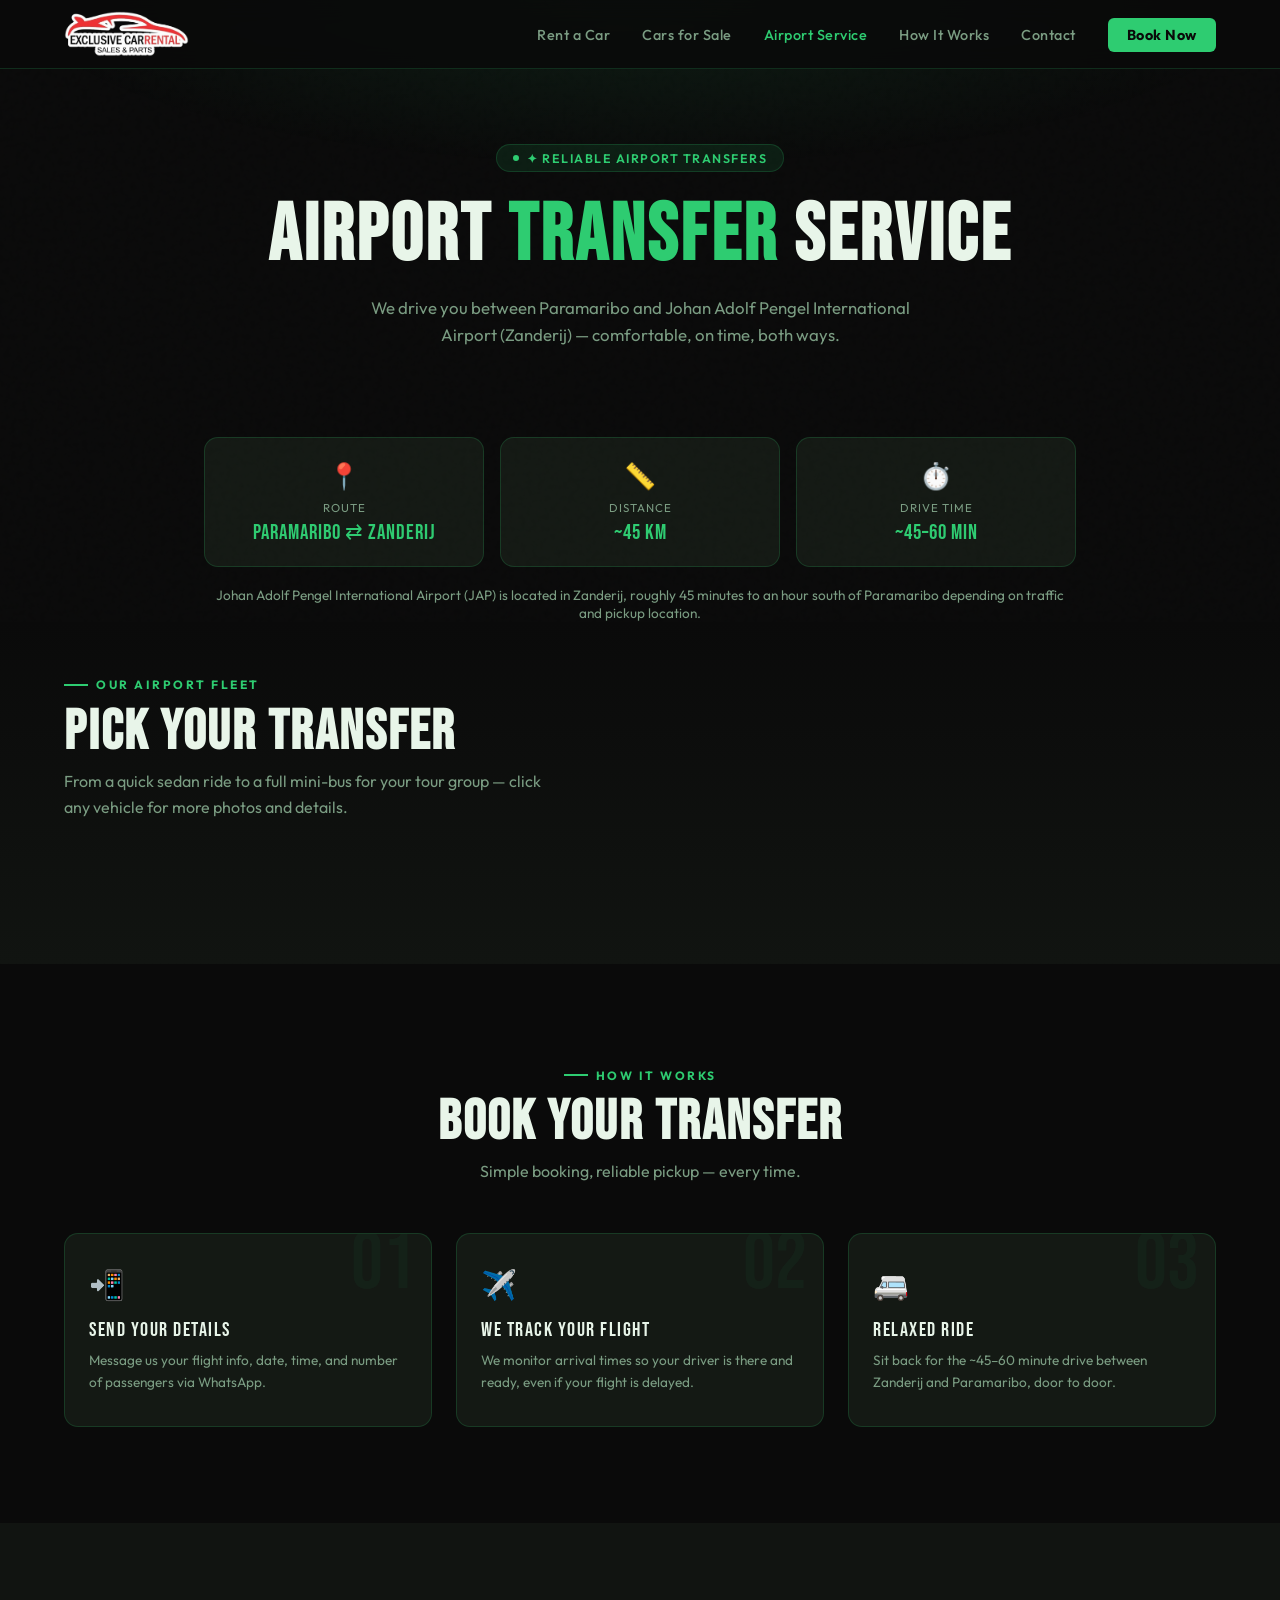
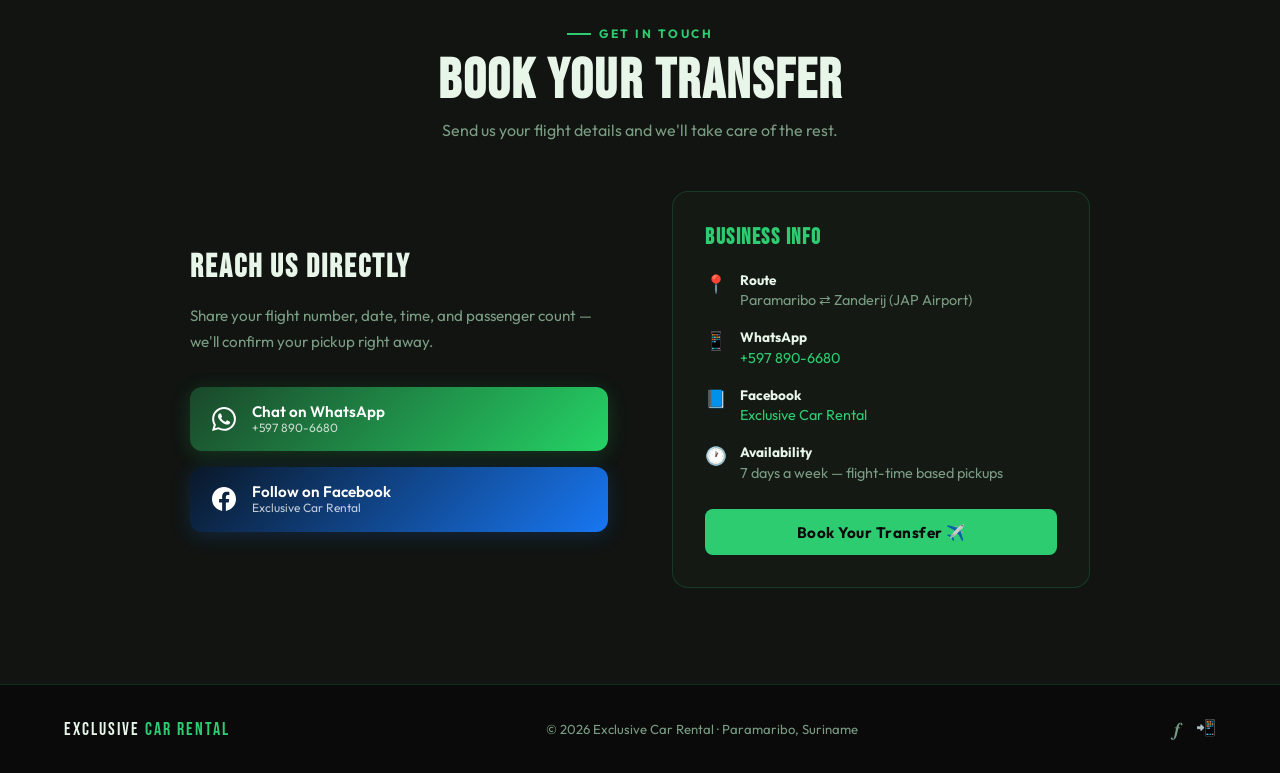
==== airport.html @ c05cc01d "added airport details" ====
<!DOCTYPE html>
<html lang="en">
<head>
  <meta charset="UTF-8" />
  <meta name="viewport" content="width=device-width, initial-scale=1.0"/>
  <title>Airport Transfer Service — Exclusive Car Rental</title>
  <link rel="icon" href="img/logo.png">
  <link href="https://fonts.googleapis.com/css2?family=Bebas+Neue&family=Outfit:wght@300;400;500;600;700&display=swap" rel="stylesheet"/>
  <link rel="stylesheet" href="index.css">
  <style>
    /* page-specific tweaks, kept small and scoped to this page */
    .route-strip {
      max-width: 1000px;
      margin: 2.5rem auto 0;
      display: grid;
      grid-template-columns: repeat(3, 1fr);
      gap: 1rem;
      padding: 0 5%;
    }
    .route-card {
      background: var(--card-bg);
      border: 1px solid var(--border);
      border-radius: 14px;
      padding: 1.3rem;
      text-align: center;
    }
    .route-card .icon { font-size: 1.6rem; margin-bottom: 0.5rem; }
    .route-card .label { font-size: 0.72rem; color: var(--muted); text-transform: uppercase; letter-spacing: 1px; margin-bottom: 0.3rem; }
    .route-card .value { font-family: 'Bebas Neue', sans-serif; font-size: 1.3rem; color: var(--green); letter-spacing: 1px; }
    .route-map-note {
      max-width: 1000px;
      margin: 1.2rem auto 0;
      padding: 0 5%;
      text-align: center;
      color: var(--muted);
      font-size: 0.85rem;
    }
    @media (max-width: 700px) {
      .route-strip { grid-template-columns: 1fr; }
    }
  </style>
</head>
<body>

<!-- NAVBAR -->
<nav>
  <a href="index.html" class="logo">
    <img src="img/logo.png" alt="Exclusive Car Rental">
  </a>
  <ul class="nav-links">
    <li><a href="index.html#fleet">Rent a Car</a></li>
    <li><a href="sales.html">Cars for Sale</a></li>
    <li><a href="airport.html" class="active">Airport Service</a></li>
    <li><a href="index.html#how">How It Works</a></li>
    <li><a href="index.html#contact">Contact</a></li>
    <li><a href="https://wa.me/5978906680" target="_blank" class="nav-cta">Book Now</a></li>
  </ul>
  <button class="hamburger" onclick="toggleMenu()" aria-label="Menu">
    <span></span><span></span><span></span>
  </button>
</nav>

<!-- MOBILE MENU -->
<div class="mobile-menu" id="mobileMenu">
  <a href="index.html#fleet" onclick="toggleMenu()">Rent a Car</a>
  <a href="sales.html" onclick="toggleMenu()">Cars for Sale</a>
  <a href="airport.html" onclick="toggleMenu()">Airport Service</a>
  <a href="index.html#how" onclick="toggleMenu()">How It Works</a>
  <a href="index.html#contact" onclick="toggleMenu()">Contact</a>
  <a href="https://wa.me/5978906680" target="_blank">📲 Book on WhatsApp</a>
</div>

<!-- PAGE HERO -->
<section class="page-hero">
  <div class="hero-badge">✦ Reliable Airport Transfers</div>
  <h1>AIRPORT <span class="accent">TRANSFER</span> SERVICE</h1>
  <p>We drive you between Paramaribo and Johan Adolf Pengel International Airport (Zanderij) — comfortable, on time, both ways.</p>
</section>

<!-- ROUTE INFO STRIP -->
<div class="route-strip">
  <div class="route-card">
    <div class="icon">📍</div>
    <div class="label">Route</div>
    <div class="value">Paramaribo ⇄ Zanderij</div>
  </div>
  <div class="route-card">
    <div class="icon">📏</div>
    <div class="label">Distance</div>
    <div class="value">~45 km</div>
  </div>
  <div class="route-card">
    <div class="icon">⏱️</div>
    <div class="label">Drive Time</div>
    <div class="value">~45–60 min</div>
  </div>
</div>
<p class="route-map-note">Johan Adolf Pengel International Airport (JAP) is located in Zanderij, roughly 45 minutes to an hour south of Paramaribo depending on traffic and pickup location.</p>

<!-- VEHICLE FLEET -->
<section id="sale-grid-section">
  <div class="fleet-header">
    <div>
      <div class="section-label">Our Airport Fleet</div>
      <h2 class="section-title">PICK YOUR TRANSFER</h2>
      <p class="section-sub">From a quick sedan ride to a full mini-bus for your tour group — click any vehicle for more photos and details.</p>
    </div>
  </div>

  <div class="cars-grid" id="airportGrid">
    <!-- populated by script -->
  </div>
</section>

<!-- HOW IT WORKS -->
<section id="how">
  <div style="text-align:center; margin-bottom:0;">
    <div class="section-label" style="justify-content:center;">How It Works</div>
    <h2 class="section-title">BOOK YOUR TRANSFER</h2>
    <p class="section-sub" style="margin: 0 auto;">Simple booking, reliable pickup — every time.</p>
  </div>
  <div class="how-grid">
    <div class="how-card reveal" data-num="01">
      <div class="how-icon">📲</div>
      <div class="how-title">Send Your Details</div>
      <div class="how-desc">Message us your flight info, date, time, and number of passengers via WhatsApp.</div>
    </div>
    <div class="how-card reveal" data-num="02" style="transition-delay:0.1s">
      <div class="how-icon">✈️</div>
      <div class="how-title">We Track Your Flight</div>
      <div class="how-desc">We monitor arrival times so your driver is there and ready, even if your flight is delayed.</div>
    </div>
    <div class="how-card reveal" data-num="03" style="transition-delay:0.2s">
      <div class="how-icon">🚐</div>
      <div class="how-title">Relaxed Ride</div>
      <div class="how-desc">Sit back for the ~45–60 minute drive between Zanderij and Paramaribo, door to door.</div>
    </div>
  </div>
</section>

<!-- CONTACT -->
<section id="contact">
  <div style="text-align:center;">
    <div class="section-label" style="justify-content:center;">Get In Touch</div>
    <h2 class="section-title">BOOK YOUR TRANSFER</h2>
    <p class="section-sub" style="margin: 0 auto;">Send us your flight details and we'll take care of the rest.</p>
  </div>

  <div class="contact-wrapper">
    <div class="contact-info reveal">
      <h3>Reach Us Directly</h3>
      <p>Share your flight number, date, time, and passenger count — we'll confirm your pickup right away.</p>
      <div class="social-btns">
        <a href="https://wa.me/5978906680?text=Hi! I'd like to book an airport transfer." target="_blank" class="social-btn whatsapp">
          <svg viewBox="0 0 24 24" fill="currentColor">
            <path d="M17.472 14.382c-.297-.149-1.758-.867-2.03-.967-.273-.099-.471-.148-.67.15-.197.297-.767.966-.94 1.164-.173.199-.347.223-.644.075-.297-.15-1.255-.463-2.39-1.475-.883-.788-1.48-1.761-1.653-2.059-.173-.297-.018-.458.13-.606.134-.133.298-.347.446-.52.149-.174.198-.298.298-.497.099-.198.05-.371-.025-.52-.075-.149-.669-1.612-.916-2.207-.242-.579-.487-.5-.669-.51-.173-.008-.371-.01-.57-.01-.198 0-.52.074-.792.372-.272.297-1.04 1.016-1.04 2.479 0 1.462 1.065 2.875 1.213 3.074.149.198 2.096 3.2 5.077 4.487.709.306 1.262.489 1.694.625.712.227 1.36.195 1.871.118.571-.085 1.758-.719 2.006-1.413.248-.694.248-1.289.173-1.413-.074-.124-.272-.198-.57-.347m-5.421 7.403h-.004a9.87 9.87 0 01-5.031-1.378l-.361-.214-3.741.982.998-3.648-.235-.374a9.86 9.86 0 01-1.51-5.26c.001-5.45 4.436-9.884 9.888-9.884 2.64 0 5.122 1.03 6.988 2.898a9.825 9.825 0 012.893 6.994c-.003 5.45-4.437 9.884-9.885 9.884m8.413-18.297A11.815 11.815 0 0012.05 0C5.495 0 .16 5.335.157 11.892c0 2.096.547 4.142 1.588 5.945L.057 24l6.305-1.654a11.882 11.882 0 005.683 1.448h.005c6.554 0 11.89-5.335 11.893-11.893a11.821 11.821 0 00-3.48-8.413z"/>
          </svg>
          <div class="social-btn-text">
            Chat on WhatsApp
            <small>+597 890-6680</small>
          </div>
        </a>
        <a href="https://www.facebook.com/share/1Eqevfsc1A/?mibextid=wwXIfr" target="_blank" class="social-btn facebook">
          <svg viewBox="0 0 24 24" fill="currentColor">
            <path d="M24 12.073c0-6.627-5.373-12-12-12s-12 5.373-12 12c0 5.99 4.388 10.954 10.125 11.854v-8.385H7.078v-3.47h3.047V9.43c0-3.007 1.792-4.669 4.533-4.669 1.312 0 2.686.235 2.686.235v2.953H15.83c-1.491 0-1.956.925-1.956 1.874v2.25h3.328l-.532 3.47h-2.796v8.385C19.612 23.027 24 18.062 24 12.073z"/>
          </svg>
          <div class="social-btn-text">
            Follow on Facebook
            <small>Exclusive Car Rental</small>
          </div>
        </a>
      </div>
    </div>

    <div class="contact-card reveal" style="transition-delay:0.15s">
      <h4>Business Info</h4>
      <div class="contact-row">
        <span class="contact-row-icon">📍</span>
        <div><strong>Route</strong>Paramaribo ⇄ Zanderij (JAP Airport)</div>
      </div>
      <div class="contact-row">
        <span class="contact-row-icon">📱</span>
        <div><strong>WhatsApp</strong><a href="https://wa.me/5978906680" style="color:var(--green); text-decoration:none;">+597 890-6680</a></div>
      </div>
      <div class="contact-row">
        <span class="contact-row-icon">📘</span>
        <div><strong>Facebook</strong><a href="https://www.facebook.com/share/1Eqevfsc1A/?mibextid=wwXIfr" target="_blank" style="color:var(--green); text-decoration:none;">Exclusive Car Rental</a></div>
      </div>
      <div class="contact-row">
        <span class="contact-row-icon">🕐</span>
        <div><strong>Availability</strong>7 days a week — flight-time based pickups</div>
      </div>
      <a href="https://wa.me/5978906680?text=Hi! I'd like to book an airport transfer." target="_blank" class="btn-primary" style="width:100%; justify-content:center; margin-top:0.5rem;">
        Book Your Transfer ✈️
      </a>
    </div>
  </div>
</section>

<!-- FOOTER -->
<footer>
  <div class="footer-logo">EXCLUSIVE <span>CAR RENTAL</span></div>
  <div>© 2026 Exclusive Car Rental · Paramaribo, Suriname</div>
  <div style="display:flex; gap:1rem;">
    <a href="https://www.facebook.com/share/1Eqevfsc1A/?mibextid=wwXIfr" target="_blank" style="color:var(--muted); font-size:1.2rem; text-decoration:none;">𝒇</a>
    <a href="https://wa.me/5978906680" target="_blank" style="color:var(--muted); font-size:1rem; text-decoration:none;">📲</a>
  </div>
</footer>

<script src="cars-data.js"></script>
<script>
  function toggleMenu() {
    document.getElementById('mobileMenu').classList.toggle('open');
  }

  // Build vehicle cards from CARS.airport
  const grid = document.getElementById('airportGrid');
  const airportVehicles = CARS.airport;
  let i = 0;
  for (const id in airportVehicles) {
    const v = airportVehicles[id];
    const cover = `img/airport/${id}/${v.images[0]}`;
    const card = document.createElement('a');
    card.href = `car-detail.html?type=airport&id=${id}`;
    card.className = 'car-card reveal visible';
    card.style.animationDelay = `${0.05 + i * 0.05}s`;
    card.innerHTML = `
      <div class="car-image">
        <div class="car-tag">${v.categoryLabel}</div>
        <img src="${cover}" alt="${v.name}">
        <div class="photo-count">📷 ${v.images.length}</div>
      </div>
      <div class="car-body">
        <div class="car-name">${v.name}</div>
        <div class="car-desc">${v.tagline}</div>
        <div class="car-specs">
          ${v.specs.slice(0,3).map(s => `<span class="spec">${s.value}</span>`).join('')}
        </div>
        <div class="car-footer">
          <div class="car-price">${v.price} <span>${v.priceUnit}</span></div>
          <span class="btn-rent">View Details</span>
        </div>
      </div>
    `;
    grid.appendChild(card);
    i++;
  }

  const observer = new IntersectionObserver((entries) => {
    entries.forEach(e => {
      if (e.isIntersecting) {
        e.target.classList.add('visible');
        observer.unobserve(e.target);
      }
    });
  }, { threshold: 0.1 });
  document.querySelectorAll('.reveal').forEach(el => observer.observe(el));
</script>

</body>
</html>
---- index.css ----
*, *::before, *::after { box-sizing: border-box; margin: 0; padding: 0; }

:root {
  --green: #2ecc71;
  --green-dark: #1a7a43;
  --green-light: #4fffaa;
  --black: #0a0a0a;
  --dark: #111411;
  --card-bg: #141914;
  --border: rgba(46,204,113,0.18);
  --text: #e8f5e9;
  --muted: #7a9c82;
  --gold: #f0c040;
}

html { scroll-behavior: smooth; }

body {
  background: var(--black);
  color: var(--text);
  font-family: 'Outfit', sans-serif;
  overflow-x: hidden;
}

body::before {
  content: '';
  position: fixed;
  inset: 0;
  background-image: url("data:image/svg+xml,%3Csvg viewBox='0 0 200 200' xmlns='http://www.w3.org/2000/svg'%3E%3Cfilter id='n'%3E%3CfeTurbulence type='fractalNoise' baseFrequency='0.75' numOctaves='4' stitchTiles='stitch'/%3E%3C/filter%3E%3Crect width='100%25' height='100%25' filter='url(%23n)' opacity='0.04'/%3E%3C/svg%3E");
  pointer-events: none;
  z-index: 0;
  opacity: 0.4;
}

/* ── NAVBAR ── */
nav {
  position: fixed; top: 0; left: 0; right: 0;
  z-index: 100;
  display: flex; align-items: center; justify-content: space-between;
  padding: 0.7rem 5%;
  background: rgba(10,10,10,0.85);
  backdrop-filter: blur(12px);
  border-bottom: 1px solid var(--border);
}

.logo {
  display: flex; align-items: center; gap: 0.6rem;
  text-decoration: none;
}

.logo img {
  height: 46px;
  width: auto;
  display: block;
}

.nav-links {
  display: flex; align-items: center; gap: 2rem; list-style: none;
}

.nav-links a {
  color: var(--muted);
  text-decoration: none;
  font-size: 0.9rem;
  font-weight: 500;
  letter-spacing: 0.5px;
  transition: color 0.2s;
}

.nav-links a:hover, .nav-links a.active { color: var(--green); }

.nav-cta {
  background: var(--green);
  color: var(--black) !important;
  padding: 0.5rem 1.2rem;
  border-radius: 6px;
  font-weight: 700 !important;
  transition: background 0.2s, transform 0.15s !important;
}

.nav-cta:hover { background: var(--green-light) !important; transform: translateY(-1px); }

/* ── MOBILE NAV ── */
.hamburger {
  display: none;
  flex-direction: column; gap: 5px;
  background: none; border: none;
  cursor: pointer; padding: 4px;
}

.hamburger span {
  display: block; width: 24px; height: 2px;
  background: var(--text);
  border-radius: 2px;
  transition: all 0.3s;
}

.mobile-menu {
  display: none;
  position: fixed;
  top: 65px; left: 0; right: 0;
  background: rgba(10,10,10,0.97);
  backdrop-filter: blur(12px);
  border-bottom: 1px solid var(--border);
  padding: 1.5rem 5%;
  z-index: 99;
  flex-direction: column; gap: 1rem;
}

.mobile-menu.open { display: flex; }

.mobile-menu a {
  color: var(--text);
  text-decoration: none;
  font-size: 1rem;
  font-weight: 500;
  padding: 0.5rem 0;
  border-bottom: 1px solid var(--border);
  transition: color 0.2s;
}

.mobile-menu a:hover { color: var(--green); }

@media (max-width: 768px) {
  .nav-links { display: none; }
  .hamburger { display: flex; }
}

/* ── PAGE HERO (small, used on sales/rental listing tops) ── */
.page-hero {
  padding: 9rem 5% 3rem;
  text-align: center;
  position: relative;
  background: radial-gradient(ellipse 70% 60% at 50% 0%, rgba(46,204,113,0.10) 0%, transparent 70%);
}

.hero-badge {
  display: inline-flex; align-items: center; gap: 0.5rem;
  background: rgba(46,204,113,0.1);
  border: 1px solid var(--border);
  border-radius: 999px;
  padding: 0.35rem 1rem;
  font-size: 0.78rem;
  font-weight: 600;
  color: var(--green);
  letter-spacing: 1.5px;
  text-transform: uppercase;
  margin-bottom: 1.5rem;
}

.hero-badge::before {
  content: '';
  width: 6px; height: 6px;
  border-radius: 50%;
  background: var(--green);
  animation: pulse 1.5s infinite;
}

@keyframes pulse {
  0%, 100% { opacity: 1; transform: scale(1); }
  50% { opacity: 0.4; transform: scale(1.4); }
}

.page-hero h1 {
  font-family: 'Bebas Neue', sans-serif;
  font-size: clamp(2.6rem, 7vw, 5rem);
  letter-spacing: 3px;
  line-height: 1;
}

.page-hero h1 .accent { color: var(--green); }

.page-hero p {
  margin: 1.2rem auto 0;
  max-width: 550px;
  color: var(--muted);
  font-size: 1.05rem;
  line-height: 1.6;
}

/* ── FULL HERO (homepage only) ── */
.hero {
  min-height: 100vh;
  display: flex; flex-direction: column;
  align-items: center; justify-content: center;
  text-align: center;
  padding: 6rem 5% 4rem;
  position: relative;
  overflow: hidden;
}

.hero-bg {
  position: absolute; inset: 0;
  background:
    radial-gradient(ellipse 80% 60% at 50% 80%, rgba(46,204,113,0.10) 0%, transparent 70%),
    radial-gradient(ellipse 40% 40% at 20% 20%, rgba(26,122,67,0.08) 0%, transparent 60%);
  z-index: 0;
}

.hero h1 {
  font-family: 'Bebas Neue', sans-serif;
  font-size: clamp(3.5rem, 10vw, 8rem);
  line-height: 0.92;
  letter-spacing: 3px;
  position: relative; z-index: 1;
  animation: fadeUp 0.7s 0.1s ease both;
}

.hero .hero-badge { position: relative; z-index: 1; animation: fadeUp 0.6s ease both; }
.hero h1 .accent { color: var(--green); }
.hero h1 .outline { -webkit-text-stroke: 1.5px var(--green); color: transparent; }

.hero-sub {
  margin-top: 1.5rem;
  font-size: 1.1rem;
  color: var(--muted);
  font-weight: 400;
  max-width: 500px;
  line-height: 1.6;
  position: relative; z-index: 1;
  animation: fadeUp 0.7s 0.2s ease both;
}

.hero-actions {
  margin-top: 2.5rem;
  display: flex; gap: 1rem; flex-wrap: wrap; justify-content: center;
  position: relative; z-index: 1;
  animation: fadeUp 0.7s 0.3s ease both;
}

.btn-primary {
  background: var(--green);
  color: var(--black);
  font-weight: 700;
  font-size: 0.95rem;
  padding: 0.85rem 2rem;
  border-radius: 8px;
  text-decoration: none;
  letter-spacing: 0.5px;
  border: none;
  cursor: pointer;
  transition: background 0.2s, transform 0.15s, box-shadow 0.2s;
  display: inline-flex; align-items: center; gap: 0.5rem;
}

.btn-primary:hover {
  background: var(--green-light);
  transform: translateY(-2px);
  box-shadow: 0 8px 24px rgba(46,204,113,0.3);
}

.btn-outline {
  border: 1.5px solid var(--border);
  color: var(--text);
  font-weight: 600;
  font-size: 0.95rem;
  padding: 0.85rem 2rem;
  border-radius: 8px;
  text-decoration: none;
  background: transparent;
  cursor: pointer;
  transition: border-color 0.2s, color 0.2s, transform 0.15s;
  display: inline-flex; align-items: center; gap: 0.5rem;
}

.btn-outline:hover { border-color: var(--green); color: var(--green); transform: translateY(-2px); }

.hero-stats {
  margin-top: 4rem;
  display: flex; gap: 3rem; flex-wrap: wrap; justify-content: center;
  position: relative; z-index: 1;
  animation: fadeUp 0.7s 0.4s ease both;
}

.stat { text-align: center; }
.stat-num { font-family: 'Bebas Neue', sans-serif; font-size: 2.5rem; color: var(--green); line-height: 1; }
.stat-label { font-size: 0.78rem; color: var(--muted); letter-spacing: 1px; text-transform: uppercase; margin-top: 0.2rem; }
.divider { width: 1px; height: 50px; background: var(--border); align-self: center; }

/* ── SECTIONS ── */
section { position: relative; z-index: 1; }

.section-label {
  display: inline-flex; align-items: center; gap: 0.5rem;
  font-size: 0.75rem; font-weight: 700; letter-spacing: 2.5px;
  text-transform: uppercase; color: var(--green); margin-bottom: 0.8rem;
}

.section-label::before { content: ''; display: block; width: 24px; height: 2px; background: var(--green); }

.section-title {
  font-family: 'Bebas Neue', sans-serif;
  font-size: clamp(2.2rem, 5vw, 3.5rem);
  letter-spacing: 2px; line-height: 1; margin-bottom: 0.5rem;
}

.section-sub { color: var(--muted); font-size: 1rem; max-width: 500px; line-height: 1.6; }

/* ── FLEET / SALES GRID ── */
#fleet, #sale-grid-section {
  padding: 3rem 5% 6rem;
  background: linear-gradient(180deg, var(--black) 0%, var(--dark) 100%);
}

.fleet-header {
  display: flex; align-items: flex-end; justify-content: space-between;
  flex-wrap: wrap; gap: 1rem; margin-bottom: 3rem;
}

.filter-tabs { display: flex; gap: 0.5rem; flex-wrap: wrap; }

.tab {
  background: transparent; border: 1px solid var(--border); color: var(--muted);
  font-family: 'Outfit', sans-serif; font-size: 0.82rem; font-weight: 600;
  padding: 0.4rem 1rem; border-radius: 999px; cursor: pointer;
  transition: all 0.2s; letter-spacing: 0.3px;
}

.tab:hover, .tab.active { background: var(--green); color: var(--black); border-color: var(--green); }

.cars-grid {
  display: grid;
  grid-template-columns: repeat(auto-fill, minmax(300px, 1fr));
  gap: 1.5rem;
}

.car-card {
  background: var(--card-bg);
  border: 1px solid var(--border);
  border-radius: 16px;
  overflow: hidden;
  transition: transform 0.25s, border-color 0.25s, box-shadow 0.25s;
  cursor: pointer;
  text-decoration: none;
  color: var(--text);
  display: block;
  animation: fadeUp 0.5s ease both;
}

.car-card:hover {
  transform: translateY(-6px);
  border-color: rgba(46,204,113,0.4);
  box-shadow: 0 20px 40px rgba(0,0,0,0.4), 0 0 0 1px rgba(46,204,113,0.1);
}

.car-image { width: 100%; height: 200px; position: relative; overflow: hidden; background: #0d1a10; }
.car-image img { width: 100%; height: 100%; object-fit: cover; display: block; transition: transform 0.4s; }
.car-card:hover .car-image img { transform: scale(1.06); }

.car-tag {
  position: absolute; top: 12px; left: 12px;
  background: rgba(10,10,10,0.85); backdrop-filter: blur(6px);
  border: 1px solid var(--border); color: var(--green);
  font-size: 0.7rem; font-weight: 700; letter-spacing: 1px; text-transform: uppercase;
  padding: 0.25rem 0.6rem; border-radius: 999px;
}

.car-tag.for-sale { color: var(--gold); border-color: rgba(240,192,64,0.3); }

.photo-count {
  position: absolute; bottom: 12px; right: 12px;
  background: rgba(10,10,10,0.75); backdrop-filter: blur(6px);
  color: var(--text); font-size: 0.72rem; font-weight: 600;
  padding: 0.2rem 0.55rem; border-radius: 999px;
  display: flex; align-items: center; gap: 0.3rem;
}

.car-body { padding: 1.3rem; }
.car-name { font-family: 'Bebas Neue', sans-serif; font-size: 1.5rem; letter-spacing: 1.5px; color: var(--text); margin-bottom: 0.3rem; }
.car-desc { font-size: 0.83rem; color: var(--muted); line-height: 1.5; margin-bottom: 1rem; }

.car-specs { display: flex; gap: 0.6rem; flex-wrap: wrap; margin-bottom: 1.2rem; }
.spec {
  display: flex; align-items: center; gap: 0.3rem; font-size: 0.78rem; color: var(--muted);
  background: rgba(46,204,113,0.06); border: 1px solid rgba(46,204,113,0.1);
  padding: 0.25rem 0.6rem; border-radius: 6px;
}

.car-footer {
  display: flex; align-items: center; justify-content: space-between;
  padding-top: 1rem; border-top: 1px solid var(--border);
}

.car-price { font-family: 'Bebas Neue', sans-serif; font-size: 1.3rem; color: var(--green); letter-spacing: 1px; }
.car-price span { font-family: 'Outfit', sans-serif; font-size: 0.75rem; color: var(--muted); font-weight: 400; }
.car-price.sale-price { color: var(--gold); }

.btn-rent {
  background: rgba(46,204,113,0.12); border: 1px solid rgba(46,204,113,0.3); color: var(--green);
  font-family: 'Outfit', sans-serif; font-size: 0.82rem; font-weight: 700;
  padding: 0.5rem 1rem; border-radius: 7px; cursor: pointer; transition: all 0.2s;
  letter-spacing: 0.3px; text-decoration: none; display: inline-block;
}
.btn-rent:hover { background: var(--green); color: var(--black); }

.btn-rent.sale-btn { background: rgba(240,192,64,0.12); border-color: rgba(240,192,64,0.3); color: var(--gold); }
.btn-rent.sale-btn:hover { background: var(--gold); color: var(--black); }

/* ── HOW IT WORKS ── */
#how { padding: 6rem 5%; background: var(--black); }

.how-grid { display: grid; grid-template-columns: repeat(auto-fit, minmax(220px, 1fr)); gap: 1.5rem; margin-top: 3rem; }

.how-card {
  background: var(--card-bg); border: 1px solid var(--border); border-radius: 14px;
  padding: 2rem 1.5rem; position: relative; overflow: hidden;
  transition: transform 0.2s, border-color 0.2s;
}
.how-card:hover { transform: translateY(-4px); border-color: rgba(46,204,113,0.35); }
.how-card::before {
  content: attr(data-num); position: absolute; top: -10px; right: 16px;
  font-family: 'Bebas Neue', sans-serif; font-size: 5rem; color: rgba(46,204,113,0.05);
  line-height: 1; pointer-events: none;
}
.how-icon { font-size: 1.8rem; margin-bottom: 1rem; }
.how-title { font-family: 'Bebas Neue', sans-serif; font-size: 1.25rem; letter-spacing: 1.5px; margin-bottom: 0.5rem; color: var(--text); }
.how-desc { font-size: 0.85rem; color: var(--muted); line-height: 1.6; }

/* ── CONTACT ── */
#contact { padding: 6rem 5%; background: var(--dark); }

.contact-wrapper {
  display: grid; grid-template-columns: 1fr 1fr; gap: 4rem; align-items: center;
  max-width: 900px; margin: 3rem auto 0;
}

.contact-info h3 { font-family: 'Bebas Neue', sans-serif; font-size: 2rem; letter-spacing: 2px; margin-bottom: 1rem; }
.contact-info p { color: var(--muted); font-size: 0.95rem; line-height: 1.7; margin-bottom: 2rem; }

.social-btns { display: flex; flex-direction: column; gap: 1rem; }

.social-btn {
  display: flex; align-items: center; gap: 1rem; padding: 1rem 1.4rem; border-radius: 12px;
  text-decoration: none; font-weight: 600; font-size: 0.95rem; transition: transform 0.2s, box-shadow 0.2s;
}
.social-btn:hover { transform: translateX(4px); }
.social-btn.whatsapp { background: linear-gradient(135deg, #1a472a, #25d366); color: white; box-shadow: 0 4px 20px rgba(37,211,102,0.2); }
.social-btn.whatsapp:hover { box-shadow: 0 8px 28px rgba(37,211,102,0.35); }
.social-btn.facebook { background: linear-gradient(135deg, #0a1829, #1877f2); color: white; box-shadow: 0 4px 20px rgba(24,119,242,0.2); }
.social-btn.facebook:hover { box-shadow: 0 8px 28px rgba(24,119,242,0.35); }
.social-btn svg { width: 24px; height: 24px; flex-shrink: 0; }
.social-btn-text { line-height: 1.2; }
.social-btn-text small { display: block; font-size: 0.75rem; opacity: 0.75; font-weight: 400; }

.contact-card { background: var(--card-bg); border: 1px solid var(--border); border-radius: 16px; padding: 2rem; }
.contact-card h4 { font-family: 'Bebas Neue', sans-serif; font-size: 1.4rem; letter-spacing: 1.5px; margin-bottom: 1.2rem; color: var(--green); }
.contact-row { display: flex; align-items: flex-start; gap: 0.8rem; margin-bottom: 1.2rem; font-size: 0.9rem; color: var(--muted); }
.contact-row-icon { font-size: 1.1rem; margin-top: 1px; }
.contact-row strong { display: block; color: var(--text); font-size: 0.85rem; margin-bottom: 0.15rem; }

/* ── FOOTER ── */
footer {
  background: var(--black); border-top: 1px solid var(--border); padding: 2rem 5%;
  display: flex; align-items: center; justify-content: space-between; flex-wrap: wrap; gap: 1rem;
  font-size: 0.82rem; color: var(--muted);
}
.footer-logo { font-family: 'Bebas Neue', sans-serif; font-size: 1.1rem; letter-spacing: 2px; color: var(--text); }
.footer-logo span { color: var(--green); }

/* ── SCROLL ANIM ── */
@keyframes fadeUp { from { opacity: 0; transform: translateY(20px); } to { opacity: 1; transform: translateY(0); } }
.reveal { opacity: 0; transform: translateY(24px); transition: opacity 0.6s ease, transform 0.6s ease; }
.reveal.visible { opacity: 1; transform: translateY(0); }

/* ══════════════════════════════════════
   CAR DETAIL PAGE
   ══════════════════════════════════════ */

.breadcrumb {
  padding: 6.5rem 5% 0;
  font-size: 0.85rem;
  color: var(--muted);
  display: flex; align-items: center; gap: 0.4rem;
  flex-wrap: wrap;
}
.breadcrumb a { color: var(--muted); text-decoration: none; transition: color 0.2s; }
.breadcrumb a:hover { color: var(--green); }
.breadcrumb .current { color: var(--green); }

.detail-wrapper {
  padding: 1.5rem 5% 5rem;
  display: grid;
  grid-template-columns: 1.15fr 0.85fr;
  gap: 3rem;
  align-items: flex-start;
  max-width: 1300px;
  margin: 0 auto;
}

/* gallery */
.gallery-main {
  position: relative;
  width: 100%;
  aspect-ratio: 4 / 3;
  border-radius: 18px;
  overflow: hidden;
  background: var(--card-bg);
  border: 1px solid var(--border);
  cursor: zoom-in;
}
.gallery-main img {
  width: 100%; height: 100%; object-fit: cover;
  display: block;
  transition: opacity 0.25s;
}
.gallery-nav-btn {
  position: absolute; top: 50%; transform: translateY(-50%);
  background: rgba(10,10,10,0.6); backdrop-filter: blur(6px);
  border: 1px solid var(--border); color: var(--text);
  width: 42px; height: 42px; border-radius: 50%;
  display: flex; align-items: center; justify-content: center;
  cursor: pointer; font-size: 1.2rem; transition: background 0.2s, color 0.2s;
  z-index: 2;
}
.gallery-nav-btn:hover { background: var(--green); color: var(--black); }
.gallery-nav-btn.prev { left: 14px; }
.gallery-nav-btn.next { right: 14px; }

.gallery-counter {
  position: absolute; bottom: 14px; right: 14px;
  background: rgba(10,10,10,0.75); backdrop-filter: blur(6px);
  color: var(--text); font-size: 0.78rem; font-weight: 600;
  padding: 0.3rem 0.7rem; border-radius: 999px;
}

.thumbs {
  display: grid;
  grid-template-columns: repeat(4, 1fr);
  gap: 0.7rem;
  margin-top: 0.9rem;
}
.thumb {
  aspect-ratio: 4 / 3;
  border-radius: 10px;
  overflow: hidden;
  border: 2px solid transparent;
  cursor: pointer;
  opacity: 0.6;
  transition: opacity 0.2s, border-color 0.2s;
  background: var(--card-bg);
}
.thumb img { width: 100%; height: 100%; object-fit: cover; display: block; }
.thumb:hover { opacity: 0.9; }
.thumb.active { opacity: 1; border-color: var(--green); }

/* info panel */
.detail-info .car-tag { position: static; display: inline-flex; margin-bottom: 1rem; }

.detail-title {
  font-family: 'Bebas Neue', sans-serif;
  font-size: clamp(2.2rem, 4vw, 3.2rem);
  letter-spacing: 2px;
  line-height: 1;
  margin-bottom: 0.6rem;
}

.detail-tagline { color: var(--muted); font-size: 1rem; line-height: 1.6; margin-bottom: 1.5rem; }

.detail-price-box {
  background: var(--card-bg);
  border: 1px solid var(--border);
  border-radius: 14px;
  padding: 1.3rem 1.5rem;
  margin-bottom: 1.5rem;
  display: flex; align-items: center; justify-content: space-between; flex-wrap: wrap; gap: 1rem;
}
.detail-price {
  font-family: 'Bebas Neue', sans-serif;
  font-size: 2rem;
  color: var(--green);
  letter-spacing: 1px;
}
.detail-price.sale { color: var(--gold); }
.detail-price small { display: block; font-family: 'Outfit', sans-serif; font-size: 0.75rem; color: var(--muted); font-weight: 400; letter-spacing: 0; margin-top: 0.2rem; }

.spec-grid {
  display: grid;
  grid-template-columns: repeat(2, 1fr);
  gap: 0.9rem;
  margin-bottom: 1.8rem;
}
.spec-item {
  background: var(--card-bg);
  border: 1px solid var(--border);
  border-radius: 10px;
  padding: 0.8rem 1rem;
}
.spec-item .label { font-size: 0.72rem; color: var(--muted); text-transform: uppercase; letter-spacing: 0.8px; margin-bottom: 0.25rem; }
.spec-item .value { font-size: 0.98rem; color: var(--text); font-weight: 600; }

.detail-desc-title {
  font-family: 'Bebas Neue', sans-serif;
  font-size: 1.2rem;
  letter-spacing: 1.5px;
  color: var(--green);
  margin-bottom: 0.6rem;
}
.detail-desc { color: var(--muted); font-size: 0.92rem; line-height: 1.7; margin-bottom: 2rem; }

.detail-actions { display: flex; gap: 1rem; flex-wrap: wrap; }

/* lightbox */
.lightbox-overlay {
  position: fixed; inset: 0; background: rgba(0,0,0,0.92);
  z-index: 999; display: none; align-items: center; justify-content: center;
  padding: 3rem;
}
.lightbox-overlay.open { display: flex; }
.lightbox-overlay img { max-width: 100%; max-height: 100%; border-radius: 10px; object-fit: contain; }
.lightbox-close {
  position: absolute; top: 24px; right: 32px;
  color: var(--text); font-size: 2rem; cursor: pointer; background: none; border: none; line-height: 1;
}
.lightbox-overlay .gallery-nav-btn { top: 50%; }

@media (max-width: 900px) {
  .detail-wrapper { grid-template-columns: 1fr; gap: 2rem; }
}

@media (max-width: 500px) {
  .thumbs { grid-template-columns: repeat(4, 1fr); }
  .spec-grid { grid-template-columns: 1fr 1fr; }
}

/* ── RESPONSIVE (general) ── */
@media (max-width: 768px) {
  .contact-wrapper { grid-template-columns: 1fr; gap: 2rem; }
  .hero-stats { gap: 1.5rem; }
  .divider { display: none; }
  .fleet-header { flex-direction: column; align-items: flex-start; }
}
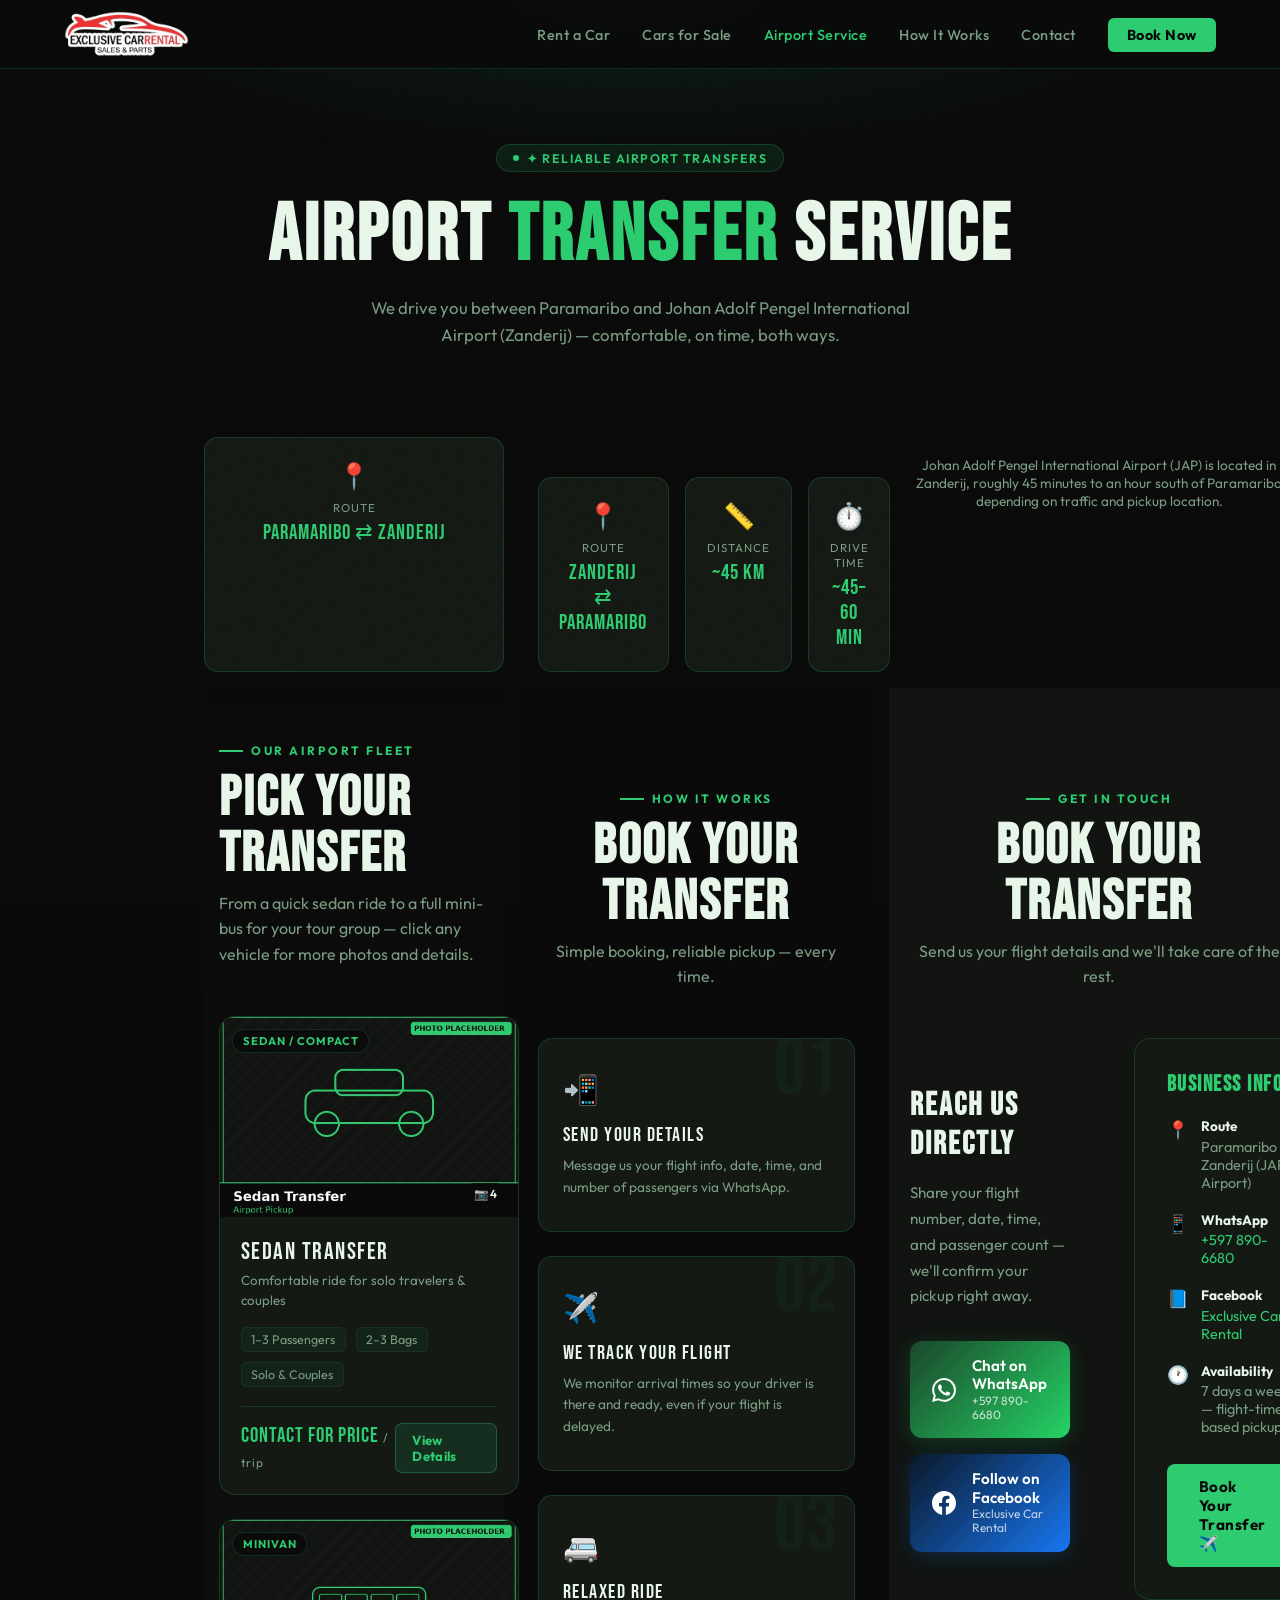
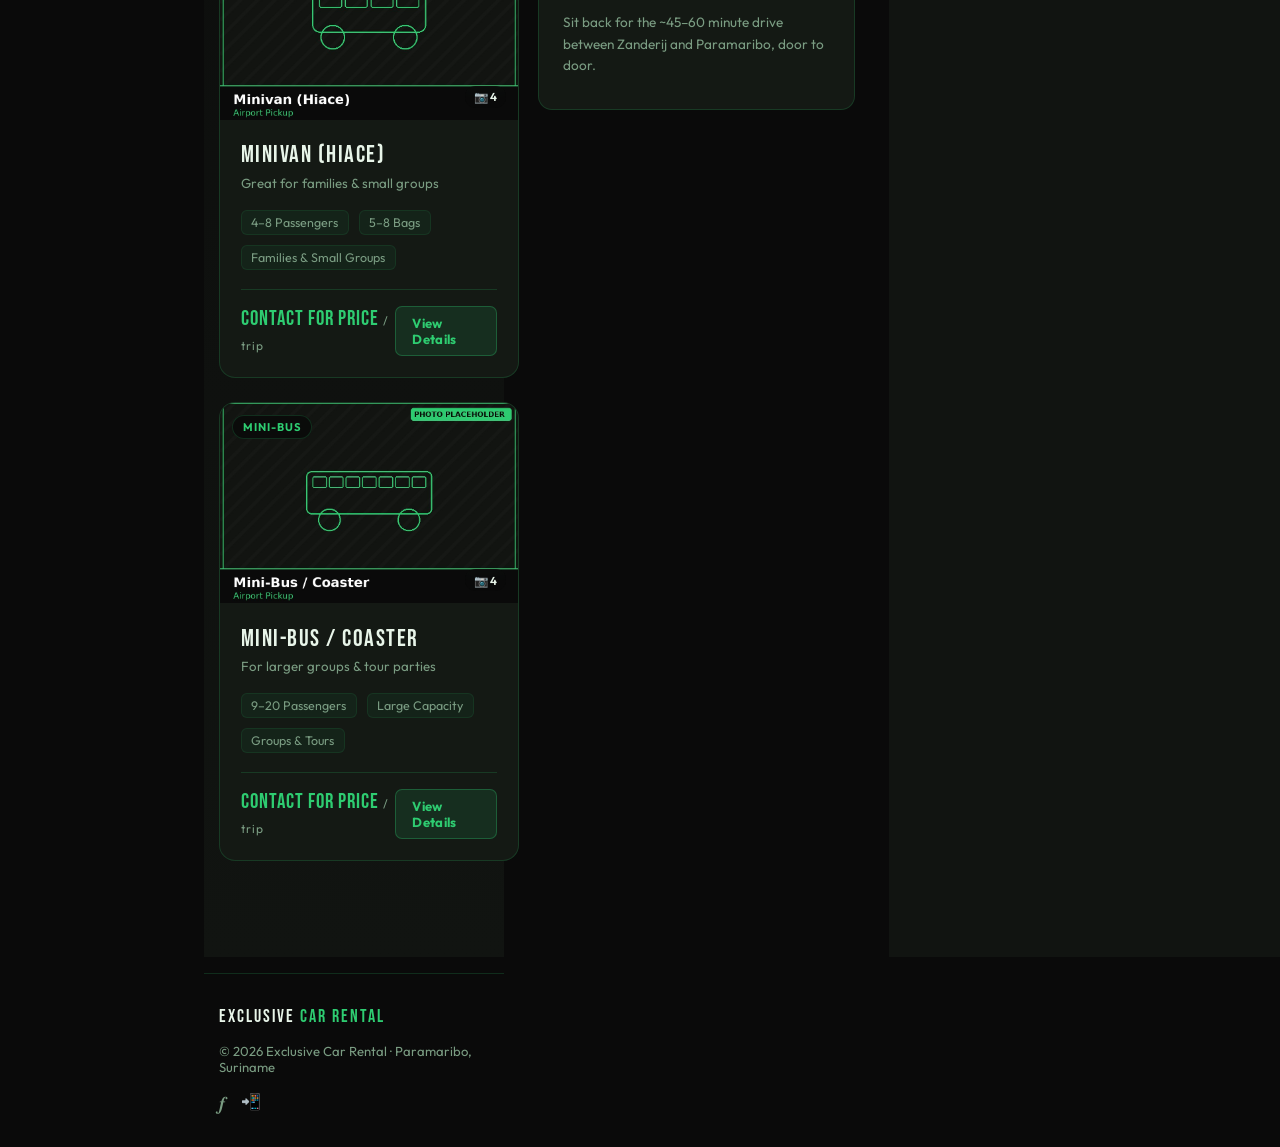
==== commit 9d6c609e: "added route zanderij to Paramaribo" ====
--- a/airport.html
+++ b/airport.html
@@ -83,6 +83,12 @@
     <div class="icon">📍</div>
     <div class="label">Route</div>
     <div class="value">Paramaribo ⇄ Zanderij</div>
+  </div>
+  <div class="route-strip">
+  <div class="route-card">
+    <div class="icon">📍</div>
+    <div class="label">Route</div>
+    <div class="value">Zanderij ⇄ Paramaribo</div>
   </div>
   <div class="route-card">
     <div class="icon">📏</div>
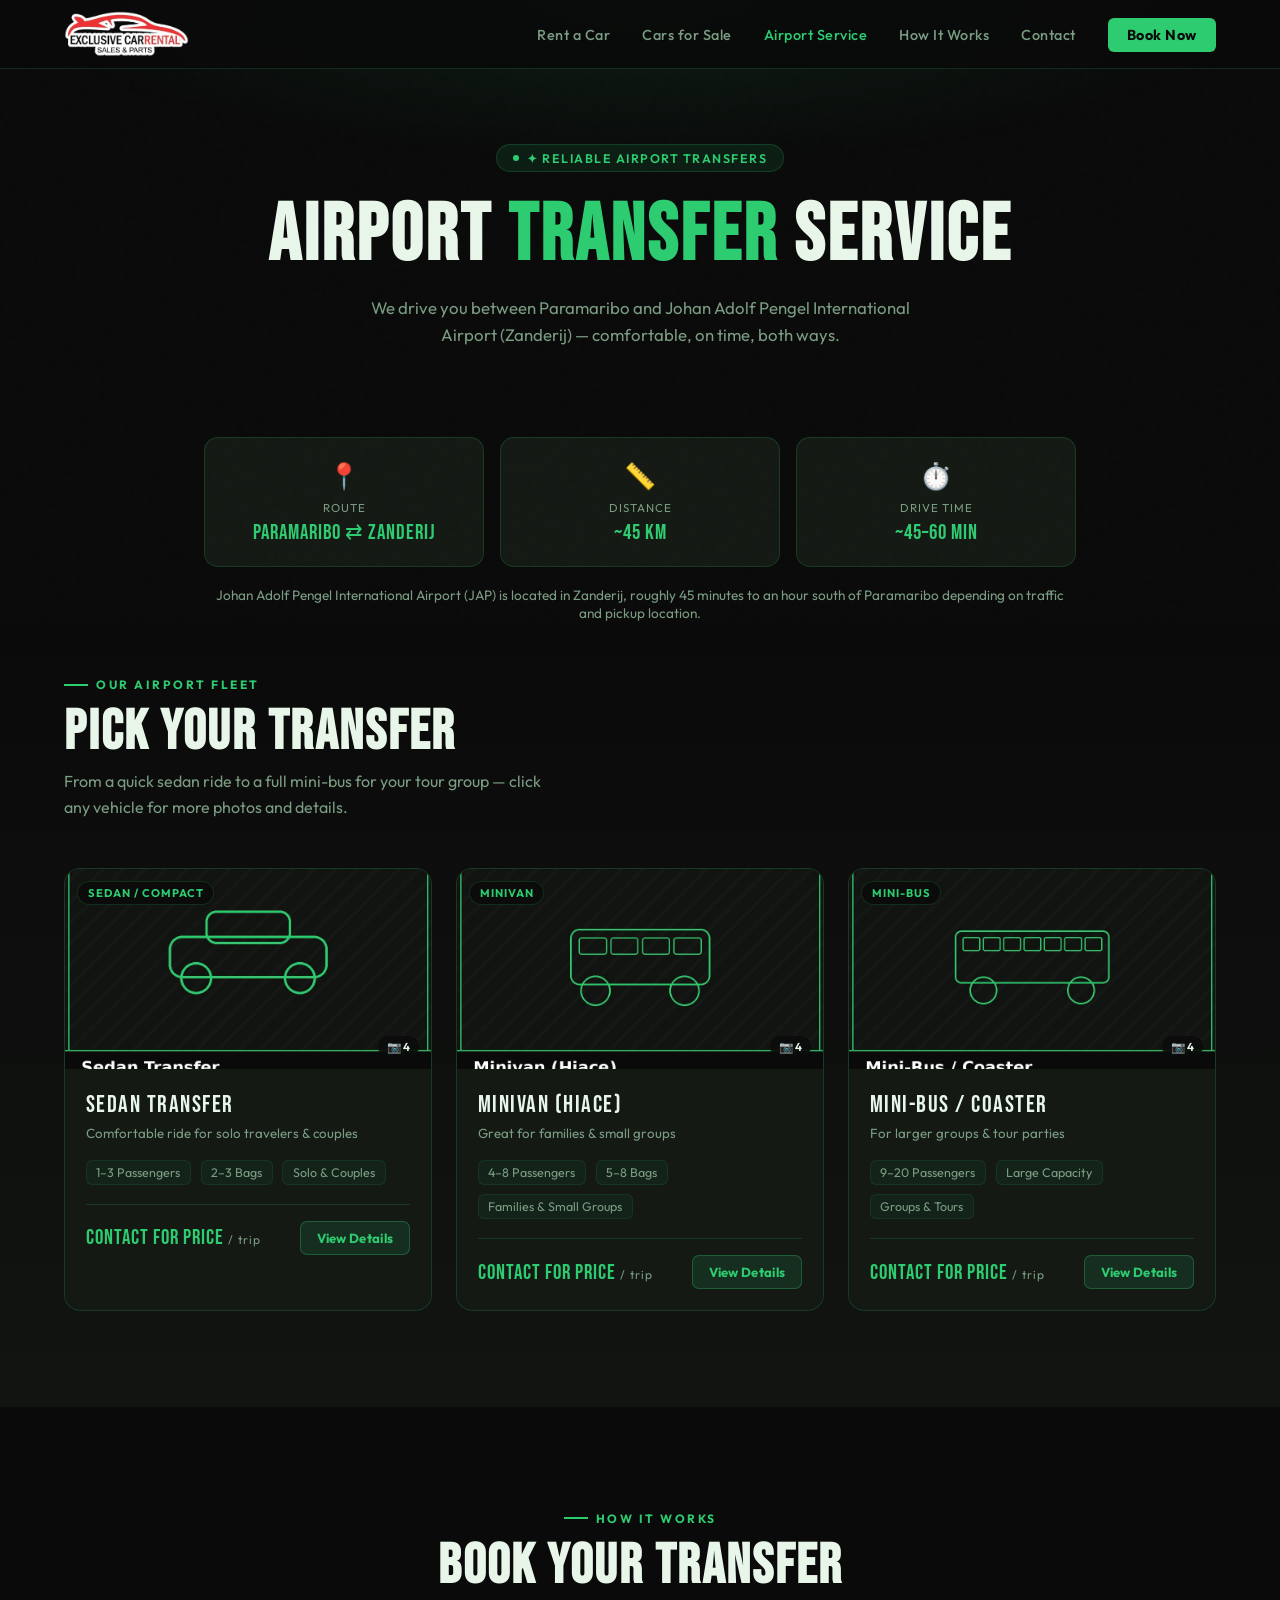
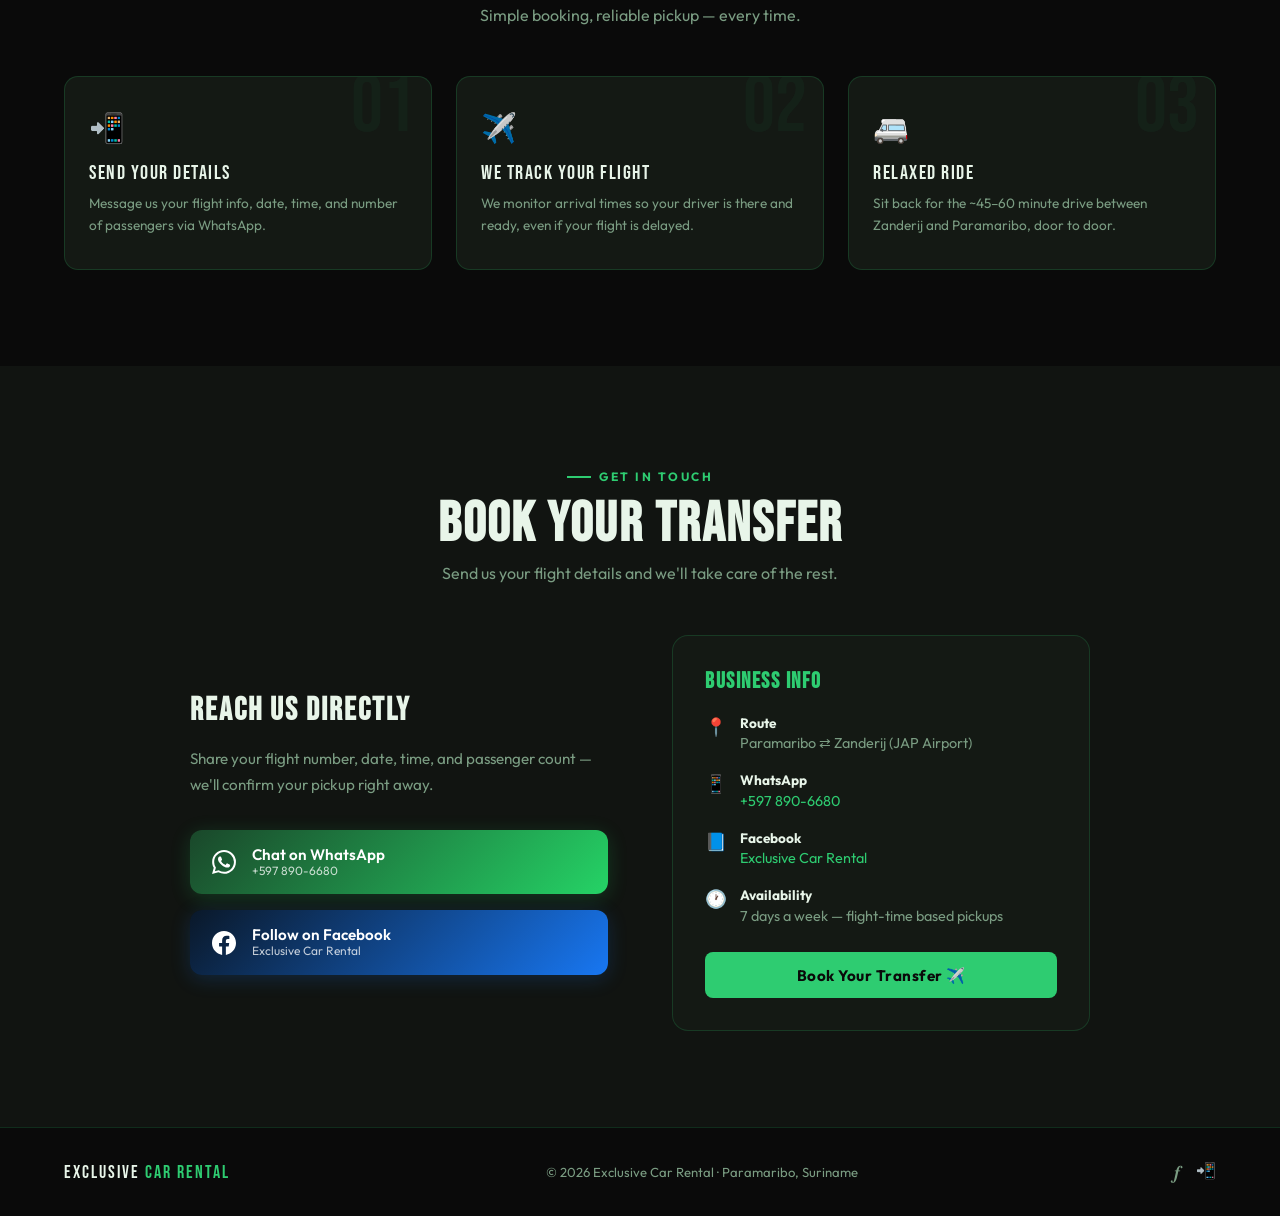
==== commit e1f1af37: "undid changes" ====
--- a/airport.html
+++ b/airport.html
@@ -83,12 +83,6 @@
     <div class="icon">📍</div>
     <div class="label">Route</div>
     <div class="value">Paramaribo ⇄ Zanderij</div>
-  </div>
-  <div class="route-strip">
-  <div class="route-card">
-    <div class="icon">📍</div>
-    <div class="label">Route</div>
-    <div class="value">Zanderij ⇄ Paramaribo</div>
   </div>
   <div class="route-card">
     <div class="icon">📏</div>
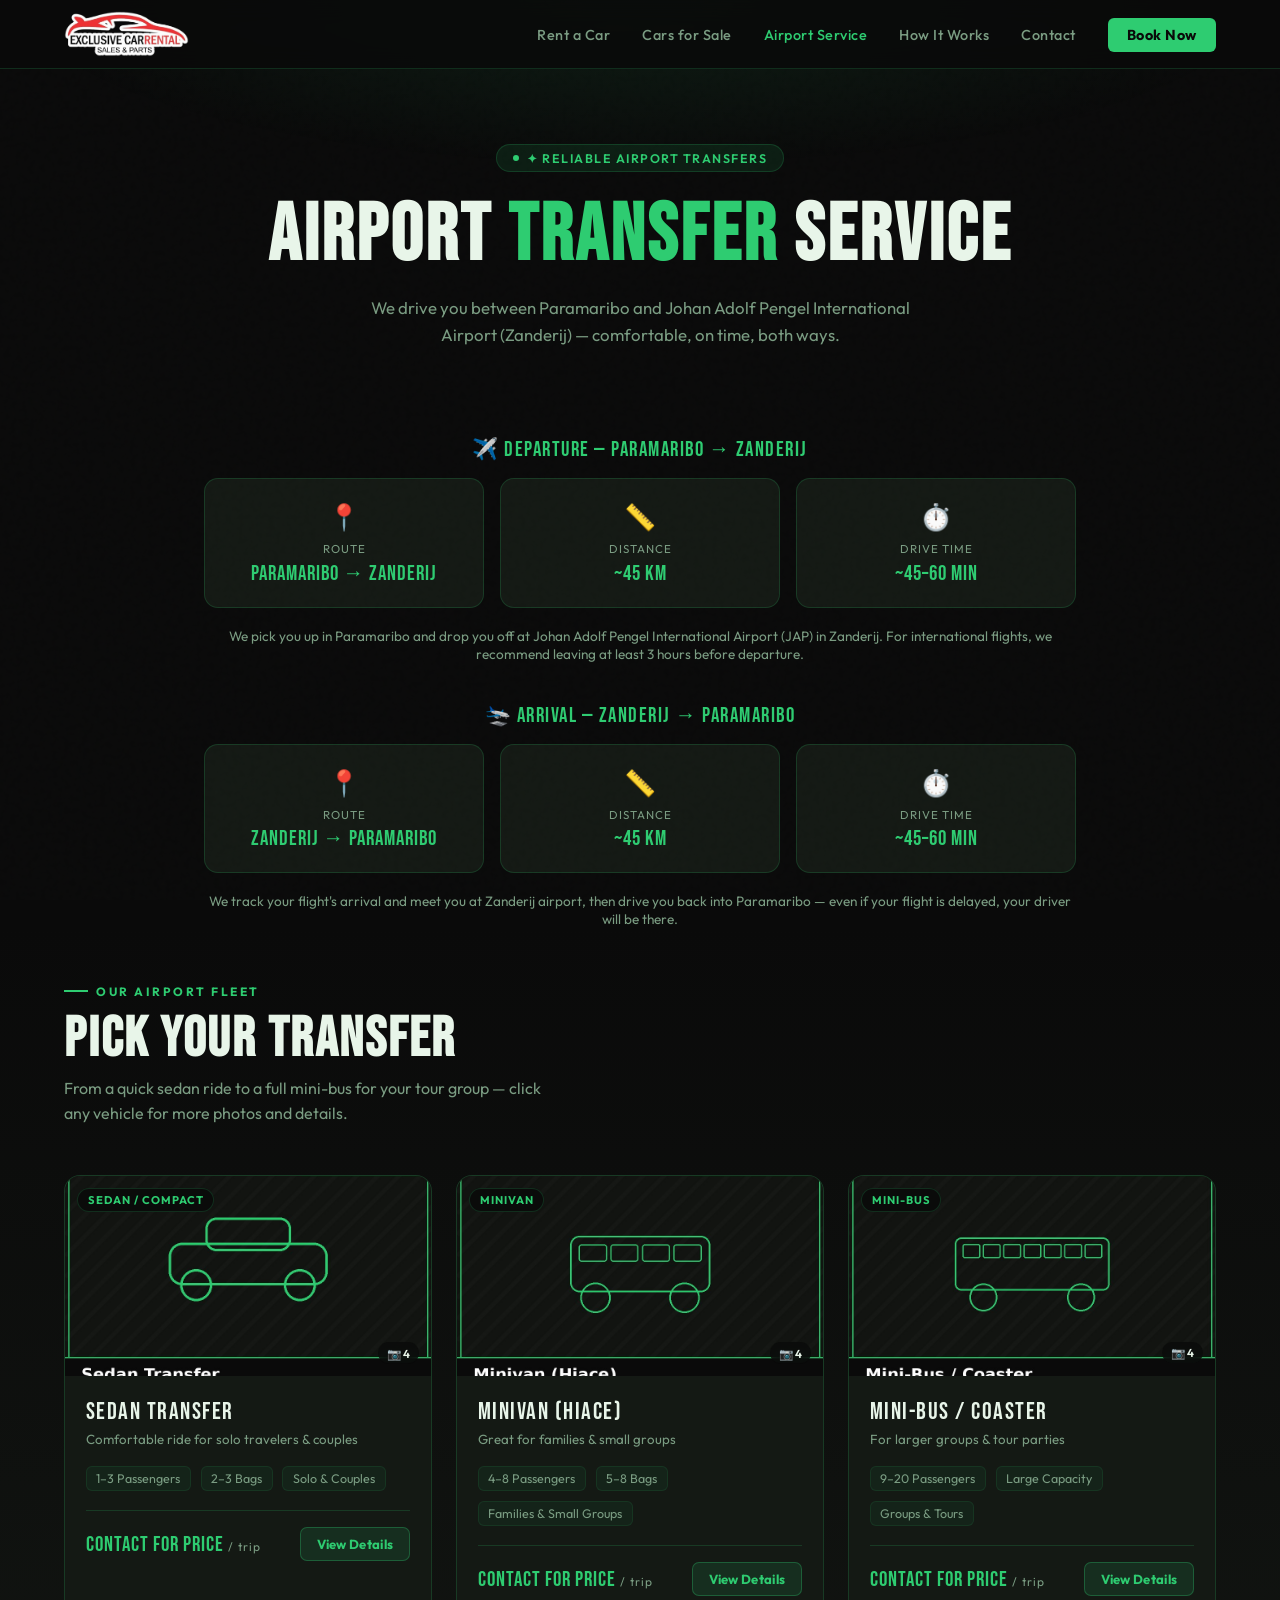
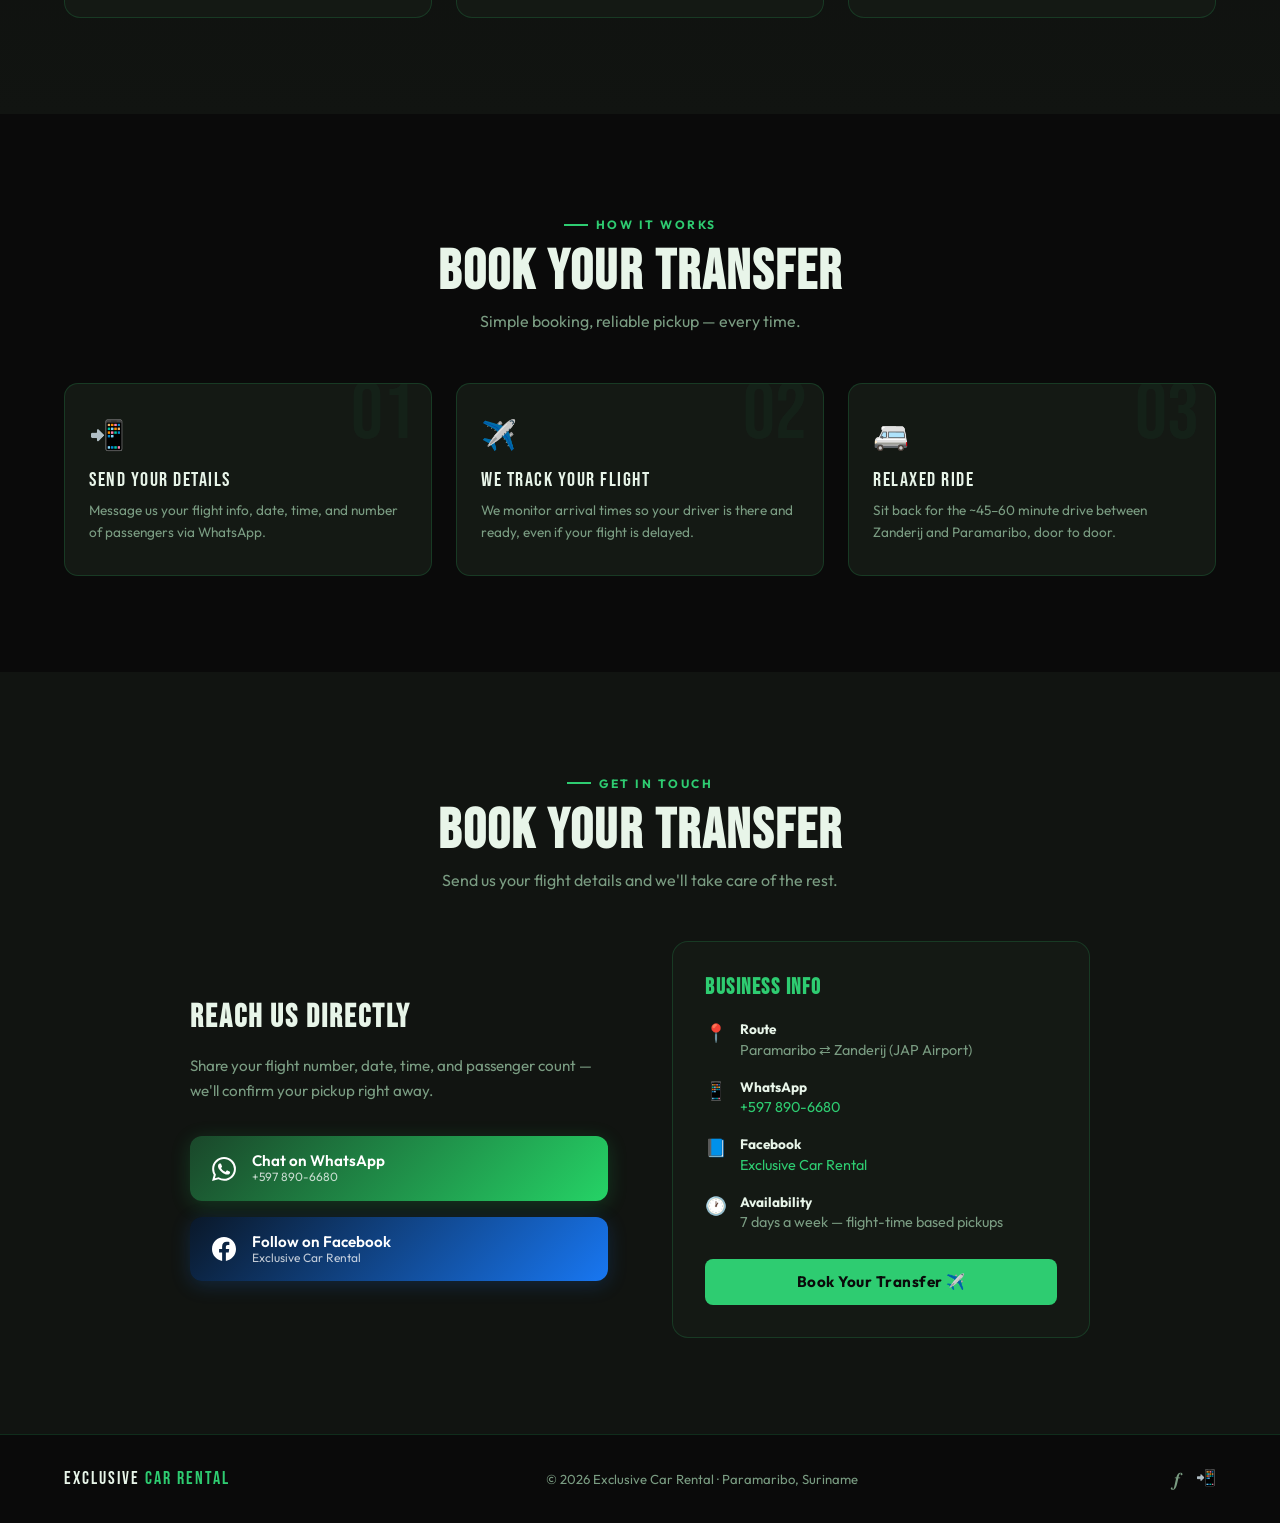
==== commit 4f157cf0: "changed code in airport.html" ====
--- a/airport.html
+++ b/airport.html
@@ -11,11 +11,21 @@
     /* page-specific tweaks, kept small and scoped to this page */
     .route-strip {
       max-width: 1000px;
-      margin: 2.5rem auto 0;
+      margin: 1rem auto 0;
       display: grid;
       grid-template-columns: repeat(3, 1fr);
       gap: 1rem;
       padding: 0 5%;
+    }
+    .route-direction-title {
+      max-width: 1000px;
+      margin: 2.5rem auto 0;
+      padding: 0 5%;
+      text-align: center;
+      font-family: 'Bebas Neue', sans-serif;
+      font-size: 1.3rem;
+      letter-spacing: 1.5px;
+      color: var(--green);
     }
     .route-card {
       background: var(--card-bg);
@@ -77,12 +87,13 @@
   <p>We drive you between Paramaribo and Johan Adolf Pengel International Airport (Zanderij) — comfortable, on time, both ways.</p>
 </section>
 
-<!-- ROUTE INFO STRIP -->
+<!-- ROUTE INFO STRIPS -->
+<div class="route-direction-title">✈️ Departure — Paramaribo → Zanderij</div>
 <div class="route-strip">
   <div class="route-card">
     <div class="icon">📍</div>
     <div class="label">Route</div>
-    <div class="value">Paramaribo ⇄ Zanderij</div>
+    <div class="value">Paramaribo → Zanderij</div>
   </div>
   <div class="route-card">
     <div class="icon">📏</div>
@@ -95,7 +106,27 @@
     <div class="value">~45–60 min</div>
   </div>
 </div>
-<p class="route-map-note">Johan Adolf Pengel International Airport (JAP) is located in Zanderij, roughly 45 minutes to an hour south of Paramaribo depending on traffic and pickup location.</p>
+<p class="route-map-note">We pick you up in Paramaribo and drop you off at Johan Adolf Pengel International Airport (JAP) in Zanderij. For international flights, we recommend leaving at least 3 hours before departure.</p>
+
+<div class="route-direction-title" style="margin-top:2.5rem;">🛬 Arrival — Zanderij → Paramaribo</div>
+<div class="route-strip">
+  <div class="route-card">
+    <div class="icon">📍</div>
+    <div class="label">Route</div>
+    <div class="value">Zanderij → Paramaribo</div>
+  </div>
+  <div class="route-card">
+    <div class="icon">📏</div>
+    <div class="label">Distance</div>
+    <div class="value">~45 km</div>
+  </div>
+  <div class="route-card">
+    <div class="icon">⏱️</div>
+    <div class="label">Drive Time</div>
+    <div class="value">~45–60 min</div>
+  </div>
+</div>
+<p class="route-map-note">We track your flight's arrival and meet you at Zanderij airport, then drive you back into Paramaribo — even if your flight is delayed, your driver will be there.</p>
 
 <!-- VEHICLE FLEET -->
 <section id="sale-grid-section">
